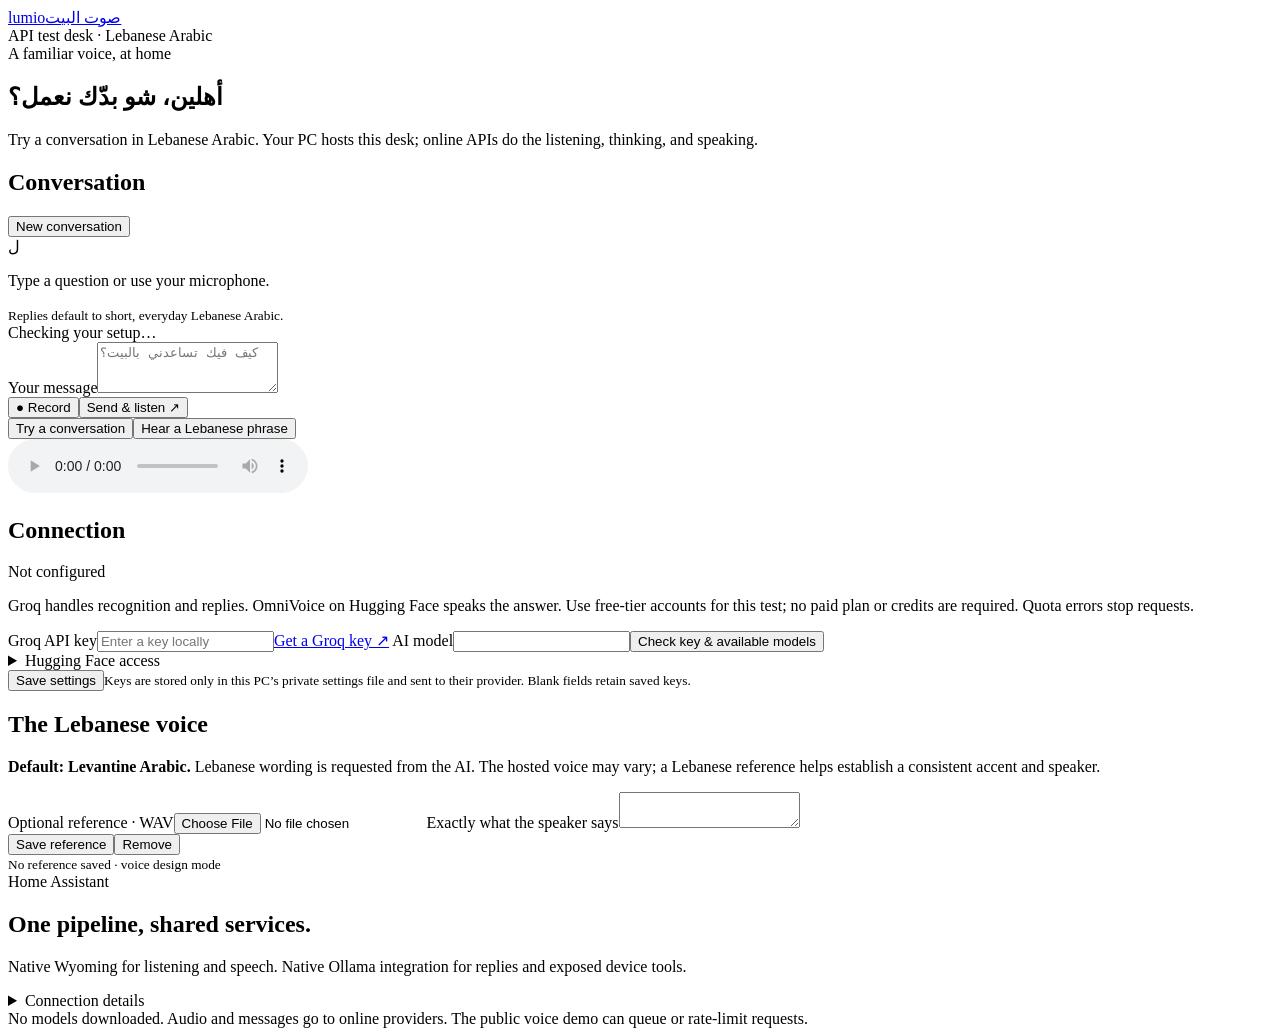
==== web/index.html @ c6e10845 "Initial commit: Lumio Lebanese voice assistant and voice studio" ====
<!doctype html>
<html lang="en">
<head><meta charset="utf-8"><meta name="viewport" content="width=device-width, initial-scale=1"><title>Lumio · Lebanese voice desk</title><link rel="stylesheet" href="/assets/style.css"><script defer src="/assets/app.js"></script></head>
<body>
<header><a class="brand" href="/">lumio<span>صوت البيت</span></a><div class="badge">API test desk <span>·</span> Lebanese Arabic</div></header>
<main>
<section class="intro"><div class="eyebrow">A familiar voice, at home</div><h1>أهلين، شو بدّك نعمل؟</h1><p>Try a conversation in Lebanese Arabic. Your PC hosts this desk; online APIs do the listening, thinking, and speaking.</p></section>
<div class="layout"><section class="conversation panel"><div class="panelhead"><h2>Conversation</h2><button id="clear" class="subtle">New conversation</button></div>
<div id="messages" aria-live="polite"><div class="empty"><div class="orb">ل</div><p>Type a question or use your microphone.</p><small>Replies default to short, everyday Lebanese Arabic.</small></div></div>
<div id="status" role="status">Checking your setup…</div>
<form id="chat-form"><label for="text">Your message</label><textarea id="text" dir="auto" placeholder="كيف فيك تساعدني بالبيت؟" rows="3" maxlength="1500"></textarea><div class="actions"><button id="record" type="button" class="secondary">● Record</button><button id="send" type="submit">Send & listen ↗</button></div></form>
<div class="samples"><button type="button" data-sample="مرحبا! شو فيك تساعدني أعمل اليوم؟">Try a conversation</button><button type="button" id="voice-test">Hear a Lebanese phrase</button></div>
<audio id="audio" controls></audio>
</section>
<aside>
<section class="panel"><div class="panelhead"><h2>Connection</h2><span id="connection" class="pill">Not configured</span></div>
<p class="small">Groq handles recognition and replies. OmniVoice on Hugging Face speaks the answer. Use free-tier accounts for this test; no paid plan or credits are required. Quota errors stop requests.</p>
<form id="settings-form"><label for="groq-key">Groq API key</label><input id="groq-key" type="password" autocomplete="off" placeholder="Enter a key locally"><a href="https://console.groq.com/keys" target="_blank" rel="noreferrer">Get a Groq key ↗</a>
<label for="chat-model">AI model</label><input id="chat-model" list="models"><datalist id="models"></datalist><button id="check-key" type="button" class="subtle">Check key & available models</button>
<details><summary>Hugging Face access</summary><p class="small">The public demo may work anonymously. Add a token if its queue requires a signed-in account.</p><label for="hf-token">Hugging Face token (optional)</label><input id="hf-token" type="password" autocomplete="off"></details>
<button type="submit" class="full">Save settings</button><small>Keys are stored only in this PC’s private settings file and sent to their provider. Blank fields retain saved keys.</small></form></section>
<section class="panel"><h2>The Lebanese voice</h2><p class="small"><strong>Default: Levantine Arabic.</strong> Lebanese wording is requested from the AI. The hosted voice may vary; a Lebanese reference helps establish a consistent accent and speaker.</p>
<form id="reference-form"><label for="reference">Optional reference · WAV</label><input id="reference" type="file" accept=".wav,audio/wav"><label for="reference-text">Exactly what the speaker says</label><textarea id="reference-text" dir="auto" rows="2"></textarea><div class="actions"><button type="submit" class="secondary">Save reference</button><button id="remove-reference" type="button" class="subtle">Remove</button></div><small id="reference-status">No reference saved · voice design mode</small></form></section>
<section class="panel ha"><div class="eyebrow">Home Assistant</div><h2>One pipeline, shared services.</h2><p class="small">Native Wyoming for listening and speech. Native Ollama integration for replies and exposed device tools.</p><details><summary>Connection details</summary><p id="lan-status" class="small"></p><dl><dt>Wyoming</dt><dd>PC address · port 10700</dd><dt>Ollama URL</dt><dd>http://PC-address:11435</dd><dt>Model</dt><dd>lumio-lebanese</dd><dt>Pipeline language</dt><dd>Arabic (ar)</dd></dl><button id="copy-token" class="secondary" type="button">Copy bridge API key</button><p class="small">Read README.md for setup. Home Assistant itself has not been connected or tested yet.</p></details></section>
</aside></div>
<footer>No models downloaded. Audio and messages go to online providers. The public voice demo can queue or rate-limit requests.</footer>
</main></body></html>
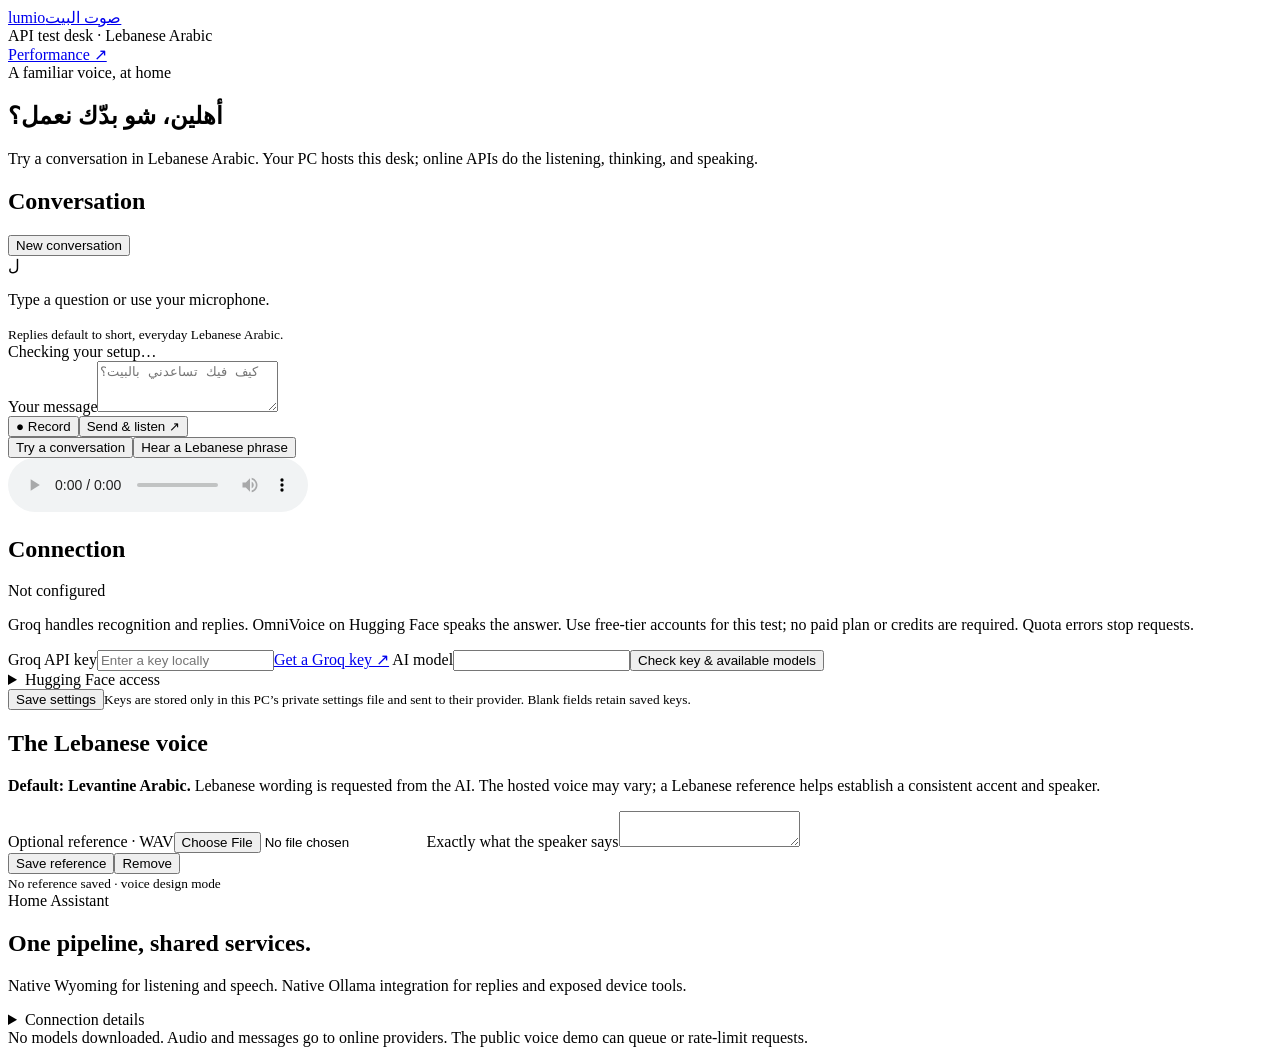
==== commit 7f6eda64: "remove the old dashboard" ====
--- a/web/index.html
+++ b/web/index.html
@@ -2,7 +2,7 @@
 <html lang="en">
 <head><meta charset="utf-8"><meta name="viewport" content="width=device-width, initial-scale=1"><title>Lumio · Lebanese voice desk</title><link rel="stylesheet" href="/assets/style.css"><script defer src="/assets/app.js"></script></head>
 <body>
-<header><a class="brand" href="/">lumio<span>صوت البيت</span></a><div class="badge">API test desk <span>·</span> Lebanese Arabic</div></header>
+<header><a class="brand" href="/">lumio<span>صوت البيت</span></a><div class="badge">API test desk <span>·</span> Lebanese Arabic</div><a href="/performance">Performance ↗</a></header>
 <main>
 <section class="intro"><div class="eyebrow">A familiar voice, at home</div><h1>أهلين، شو بدّك نعمل؟</h1><p>Try a conversation in Lebanese Arabic. Your PC hosts this desk; online APIs do the listening, thinking, and speaking.</p></section>
 <div class="layout"><section class="conversation panel"><div class="panelhead"><h2>Conversation</h2><button id="clear" class="subtle">New conversation</button></div>
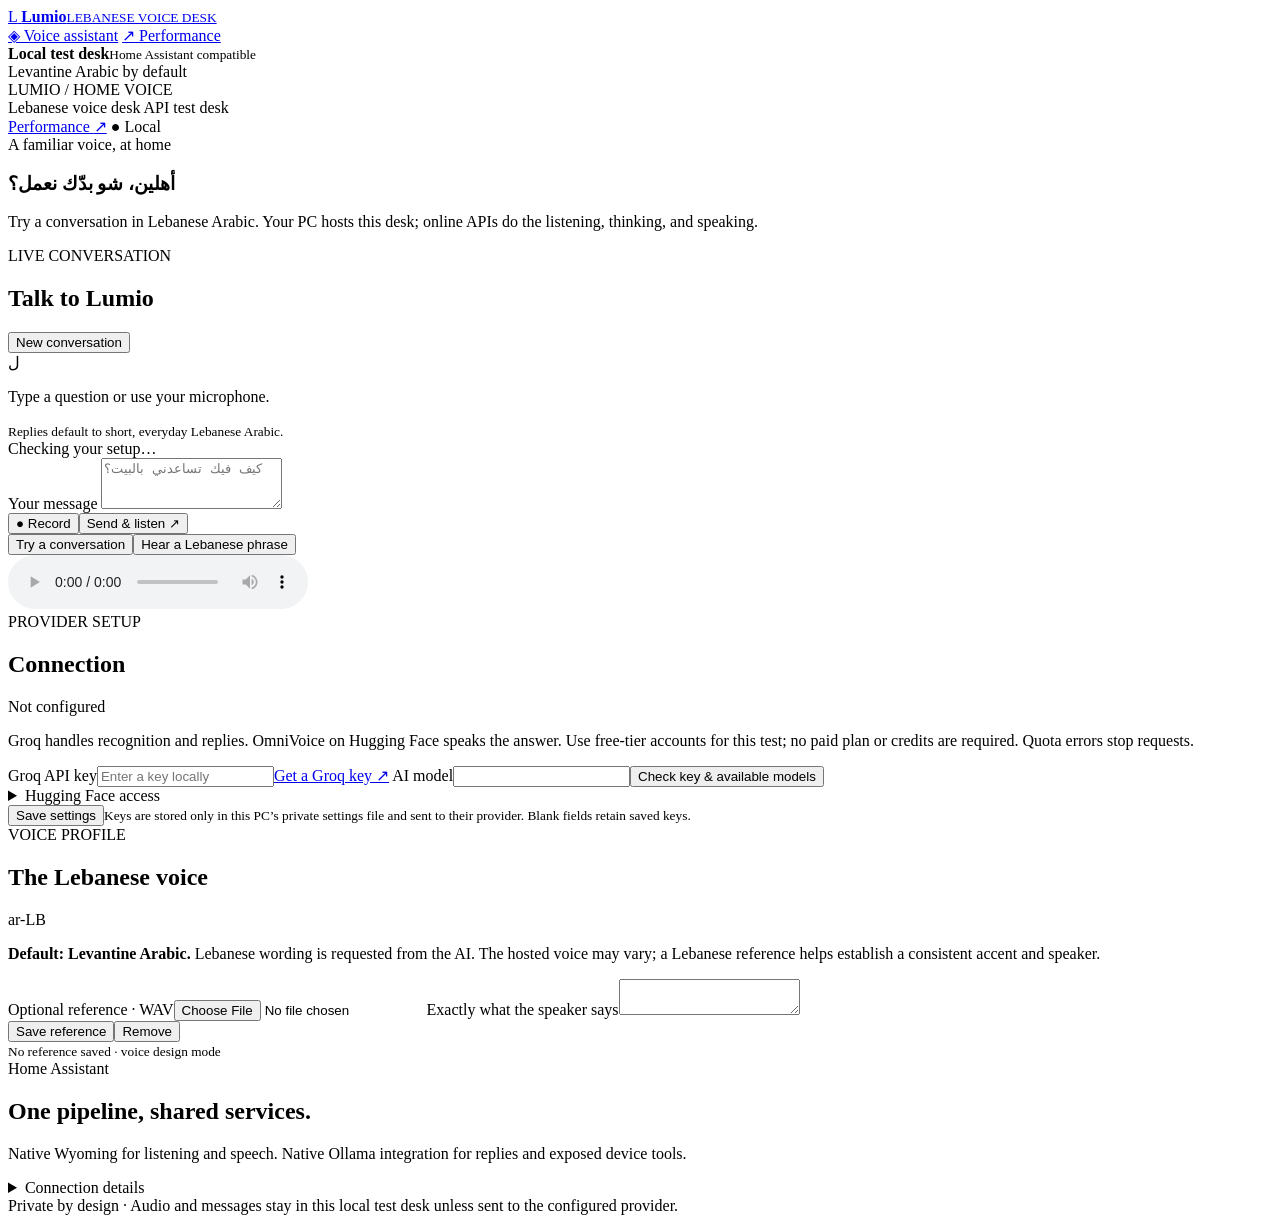
==== commit 78e0b856: "new UI + performance dashboard" ====
--- a/web/index.html
+++ b/web/index.html
@@ -1,27 +1,90 @@
 <!doctype html>
 <html lang="en">
-<head><meta charset="utf-8"><meta name="viewport" content="width=device-width, initial-scale=1"><title>Lumio · Lebanese voice desk</title><link rel="stylesheet" href="/assets/style.css"><script defer src="/assets/app.js"></script></head>
+<head>
+  <meta charset="utf-8">
+  <meta name="viewport" content="width=device-width, initial-scale=1">
+  <title>Lumio · Lebanese voice desk</title>
+  <link rel="stylesheet" href="/assets/style.css">
+  <script defer src="/assets/app.js"></script>
+</head>
 <body>
-<header><a class="brand" href="/">lumio<span>صوت البيت</span></a><div class="badge">API test desk <span>·</span> Lebanese Arabic</div><a href="/performance">Performance ↗</a></header>
-<main>
-<section class="intro"><div class="eyebrow">A familiar voice, at home</div><h1>أهلين، شو بدّك نعمل؟</h1><p>Try a conversation in Lebanese Arabic. Your PC hosts this desk; online APIs do the listening, thinking, and speaking.</p></section>
-<div class="layout"><section class="conversation panel"><div class="panelhead"><h2>Conversation</h2><button id="clear" class="subtle">New conversation</button></div>
-<div id="messages" aria-live="polite"><div class="empty"><div class="orb">ل</div><p>Type a question or use your microphone.</p><small>Replies default to short, everyday Lebanese Arabic.</small></div></div>
-<div id="status" role="status">Checking your setup…</div>
-<form id="chat-form"><label for="text">Your message</label><textarea id="text" dir="auto" placeholder="كيف فيك تساعدني بالبيت؟" rows="3" maxlength="1500"></textarea><div class="actions"><button id="record" type="button" class="secondary">● Record</button><button id="send" type="submit">Send & listen ↗</button></div></form>
-<div class="samples"><button type="button" data-sample="مرحبا! شو فيك تساعدني أعمل اليوم؟">Try a conversation</button><button type="button" id="voice-test">Hear a Lebanese phrase</button></div>
-<audio id="audio" controls></audio>
-</section>
-<aside>
-<section class="panel"><div class="panelhead"><h2>Connection</h2><span id="connection" class="pill">Not configured</span></div>
-<p class="small">Groq handles recognition and replies. OmniVoice on Hugging Face speaks the answer. Use free-tier accounts for this test; no paid plan or credits are required. Quota errors stop requests.</p>
-<form id="settings-form"><label for="groq-key">Groq API key</label><input id="groq-key" type="password" autocomplete="off" placeholder="Enter a key locally"><a href="https://console.groq.com/keys" target="_blank" rel="noreferrer">Get a Groq key ↗</a>
-<label for="chat-model">AI model</label><input id="chat-model" list="models"><datalist id="models"></datalist><button id="check-key" type="button" class="subtle">Check key & available models</button>
-<details><summary>Hugging Face access</summary><p class="small">The public demo may work anonymously. Add a token if its queue requires a signed-in account.</p><label for="hf-token">Hugging Face token (optional)</label><input id="hf-token" type="password" autocomplete="off"></details>
-<button type="submit" class="full">Save settings</button><small>Keys are stored only in this PC’s private settings file and sent to their provider. Blank fields retain saved keys.</small></form></section>
-<section class="panel"><h2>The Lebanese voice</h2><p class="small"><strong>Default: Levantine Arabic.</strong> Lebanese wording is requested from the AI. The hosted voice may vary; a Lebanese reference helps establish a consistent accent and speaker.</p>
-<form id="reference-form"><label for="reference">Optional reference · WAV</label><input id="reference" type="file" accept=".wav,audio/wav"><label for="reference-text">Exactly what the speaker says</label><textarea id="reference-text" dir="auto" rows="2"></textarea><div class="actions"><button type="submit" class="secondary">Save reference</button><button id="remove-reference" type="button" class="subtle">Remove</button></div><small id="reference-status">No reference saved · voice design mode</small></form></section>
-<section class="panel ha"><div class="eyebrow">Home Assistant</div><h2>One pipeline, shared services.</h2><p class="small">Native Wyoming for listening and speech. Native Ollama integration for replies and exposed device tools.</p><details><summary>Connection details</summary><p id="lan-status" class="small"></p><dl><dt>Wyoming</dt><dd>PC address · port 10700</dd><dt>Ollama URL</dt><dd>http://PC-address:11435</dd><dt>Model</dt><dd>lumio-lebanese</dd><dt>Pipeline language</dt><dd>Arabic (ar)</dd></dl><button id="copy-token" class="secondary" type="button">Copy bridge API key</button><p class="small">Read README.md for setup. Home Assistant itself has not been connected or tested yet.</p></details></section>
-</aside></div>
-<footer>No models downloaded. Audio and messages go to online providers. The public voice demo can queue or rate-limit requests.</footer>
-</main></body></html>
+  <div class="app-shell">
+    <aside class="sidebar">
+      <a class="brand" href="/">
+        <span class="brand-mark">L</span>
+        <span class="brand-copy"><b>Lumio</b><small>LEBANESE VOICE DESK</small></span>
+      </a>
+      <nav aria-label="Main navigation">
+        <a class="nav-item active" href="/"><span>◈</span> Voice assistant</a>
+        <a class="nav-item" href="/performance"><span>↗</span> Performance</a>
+      </nav>
+      <div class="side-bottom">
+        <div class="engine-status"><i></i><span><b>Local test desk</b><small>Home Assistant compatible</small></span></div>
+        <span class="side-caption">Levantine Arabic by default</span>
+      </div>
+    </aside>
+
+    <main class="main">
+      <header class="topbar">
+        <div>
+          <span class="crumb">LUMIO / HOME VOICE</span>
+          <div class="topbar-title">Lebanese voice desk <span class="badge">API test desk</span></div>
+        </div>
+        <div class="topbar-actions">
+          <a class="top-link" href="/performance">Performance <span>↗</span></a>
+          <span class="pill ready">● Local</span>
+        </div>
+      </header>
+
+      <section class="content">
+        <section class="intro">
+          <div class="eyebrow">A familiar voice, at home</div>
+          <h1>أهلين، شو بدّك نعمل؟</h1>
+          <p>Try a conversation in Lebanese Arabic. Your PC hosts this desk; online APIs do the listening, thinking, and speaking.</p>
+        </section>
+
+        <div class="layout">
+          <section class="conversation panel">
+            <div class="panelhead"><div><span class="section-kicker">LIVE CONVERSATION</span><h2>Talk to Lumio</h2></div><button id="clear" class="subtle">New conversation</button></div>
+            <div id="messages" aria-live="polite"><div class="empty"><div class="orb">ل</div><p>Type a question or use your microphone.</p><small>Replies default to short, everyday Lebanese Arabic.</small></div></div>
+            <div id="status" role="status">Checking your setup…</div>
+            <form id="chat-form">
+              <label for="text">Your message</label>
+              <textarea id="text" dir="auto" placeholder="كيف فيك تساعدني بالبيت؟" rows="3" maxlength="1500"></textarea>
+              <div class="actions"><button id="record" type="button" class="secondary">● Record</button><button id="send" type="submit">Send &amp; listen ↗</button></div>
+            </form>
+            <div class="samples"><button type="button" data-sample="مرحبا! شو فيك تساعدني أعمل اليوم؟">Try a conversation</button><button type="button" id="voice-test">Hear a Lebanese phrase</button></div>
+            <audio id="audio" controls></audio>
+          </section>
+
+          <aside class="side-stack">
+            <section class="panel">
+              <div class="panelhead"><div><span class="section-kicker">PROVIDER SETUP</span><h2>Connection</h2></div><span class="pill" id="connection">Not configured</span></div>
+              <p class="small">Groq handles recognition and replies. OmniVoice on Hugging Face speaks the answer. Use free-tier accounts for this test; no paid plan or credits are required. Quota errors stop requests.</p>
+              <form id="settings-form">
+                <label for="groq-key">Groq API key</label><input id="groq-key" type="password" autocomplete="off" placeholder="Enter a key locally"><a href="https://console.groq.com/keys" target="_blank" rel="noreferrer">Get a Groq key ↗</a>
+                <label for="chat-model">AI model</label><input id="chat-model" list="models"><datalist id="models"></datalist><button id="check-key" type="button" class="subtle">Check key &amp; available models</button>
+                <details><summary>Hugging Face access</summary><p class="small">The public demo may work anonymously. Add a token if its queue requires a signed-in account.</p><label for="hf-token">Hugging Face token (optional)</label><input id="hf-token" type="password" autocomplete="off"></details>
+                <button type="submit" class="full">Save settings</button><small>Keys are stored only in this PC’s private settings file and sent to their provider. Blank fields retain saved keys.</small>
+              </form>
+            </section>
+
+            <section class="panel">
+              <div class="panelhead"><div><span class="section-kicker">VOICE PROFILE</span><h2>The Lebanese voice</h2></div><span class="mini-pill">ar-LB</span></div>
+              <p class="small"><strong>Default: Levantine Arabic.</strong> Lebanese wording is requested from the AI. The hosted voice may vary; a Lebanese reference helps establish a consistent accent and speaker.</p>
+              <form id="reference-form"><label for="reference">Optional reference · WAV</label><input id="reference" type="file" accept=".wav,audio/wav"><label for="reference-text">Exactly what the speaker says</label><textarea id="reference-text" dir="auto" rows="2"></textarea><div class="actions"><button type="submit" class="secondary">Save reference</button><button id="remove-reference" type="button" class="subtle">Remove</button></div><small id="reference-status">No reference saved · voice design mode</small></form>
+            </section>
+
+            <section class="panel ha">
+              <div class="eyebrow">Home Assistant</div><h2>One pipeline, shared services.</h2>
+              <p class="small">Native Wyoming for listening and speech. Native Ollama integration for replies and exposed device tools.</p>
+              <details><summary>Connection details</summary><p id="lan-status" class="small"></p><dl><dt>Wyoming</dt><dd>PC address · port 10700</dd><dt>Ollama URL</dt><dd>http://PC-address:11435</dd><dt>Model</dt><dd>lumio-lebanese</dd><dt>Pipeline language</dt><dd>Arabic (ar)</dd></dl><button id="copy-token" class="secondary" type="button">Copy bridge API key</button><p class="small">Read README.md for setup. Home Assistant itself has not been connected or tested yet.</p></details>
+            </section>
+          </aside>
+        </div>
+        <footer>Private by design · Audio and messages stay in this local test desk unless sent to the configured provider.</footer>
+      </section>
+    </main>
+  </div>
+</body>
+</html>
